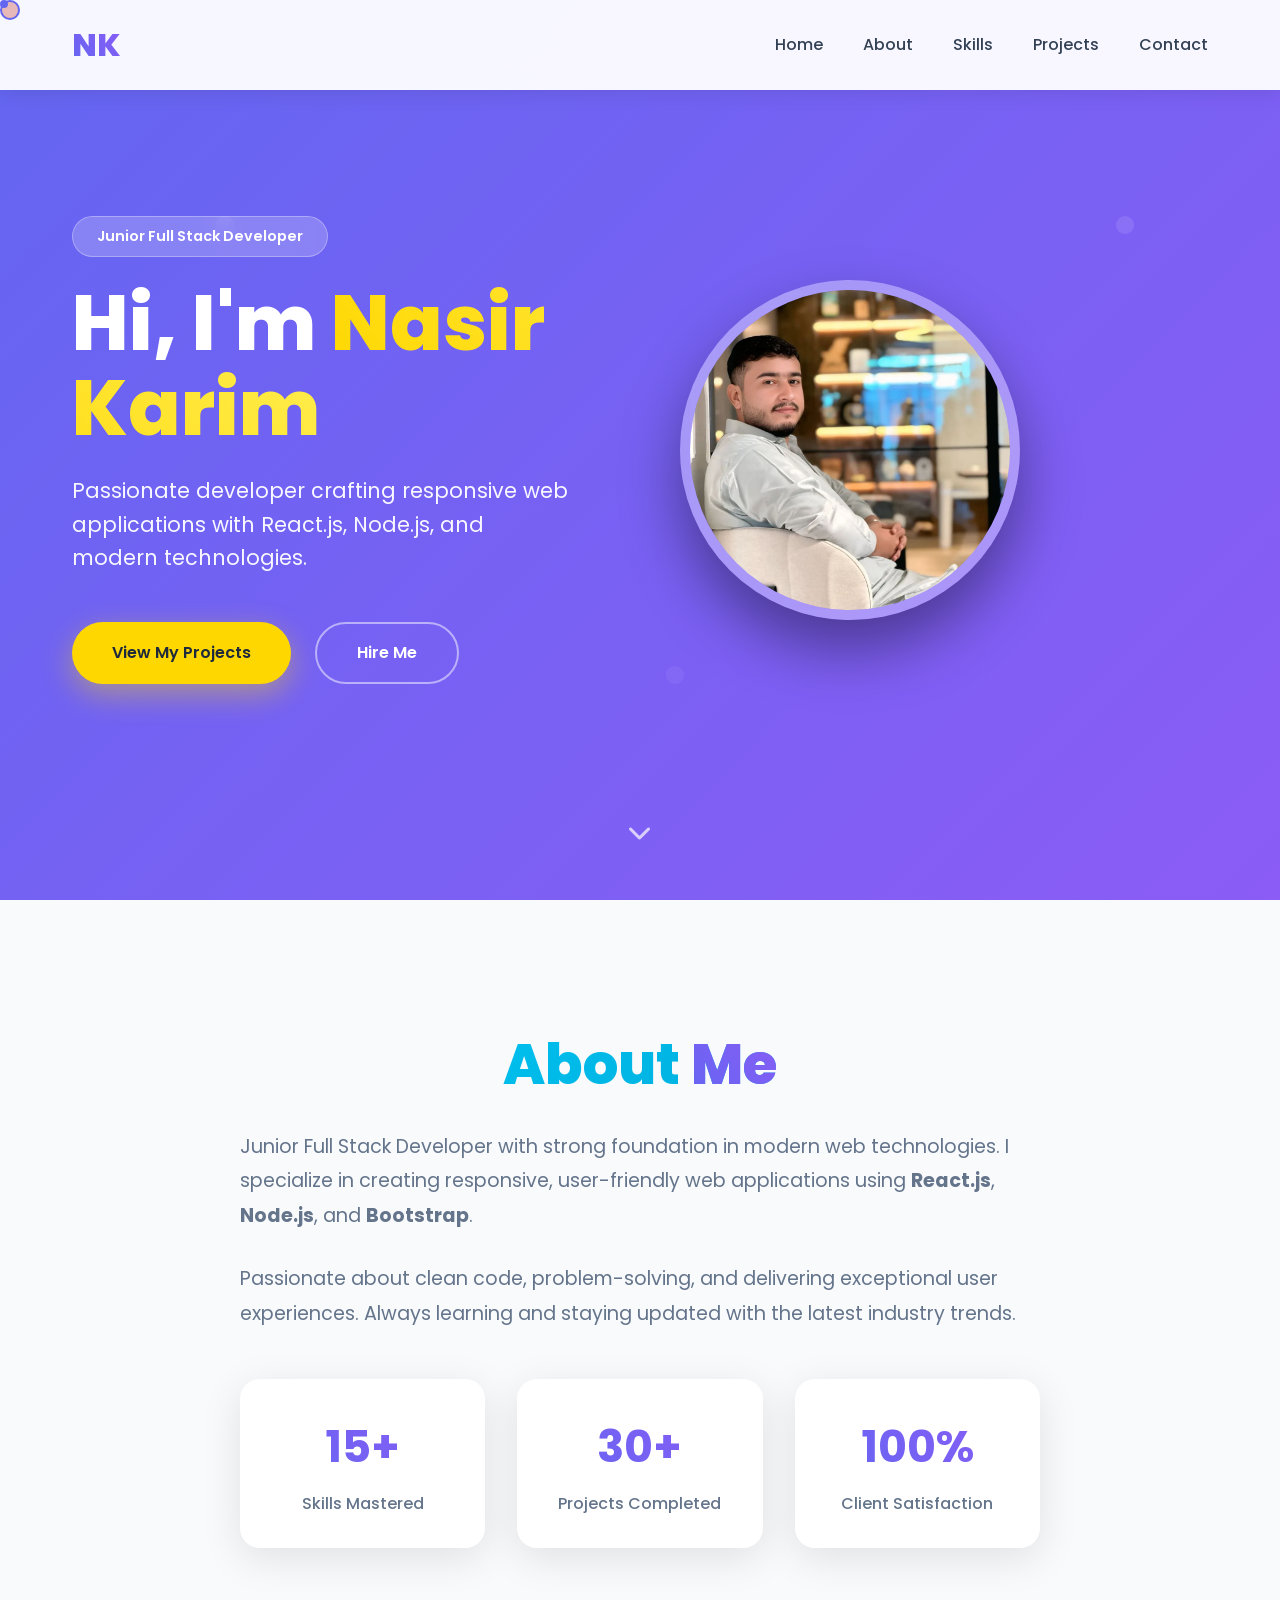
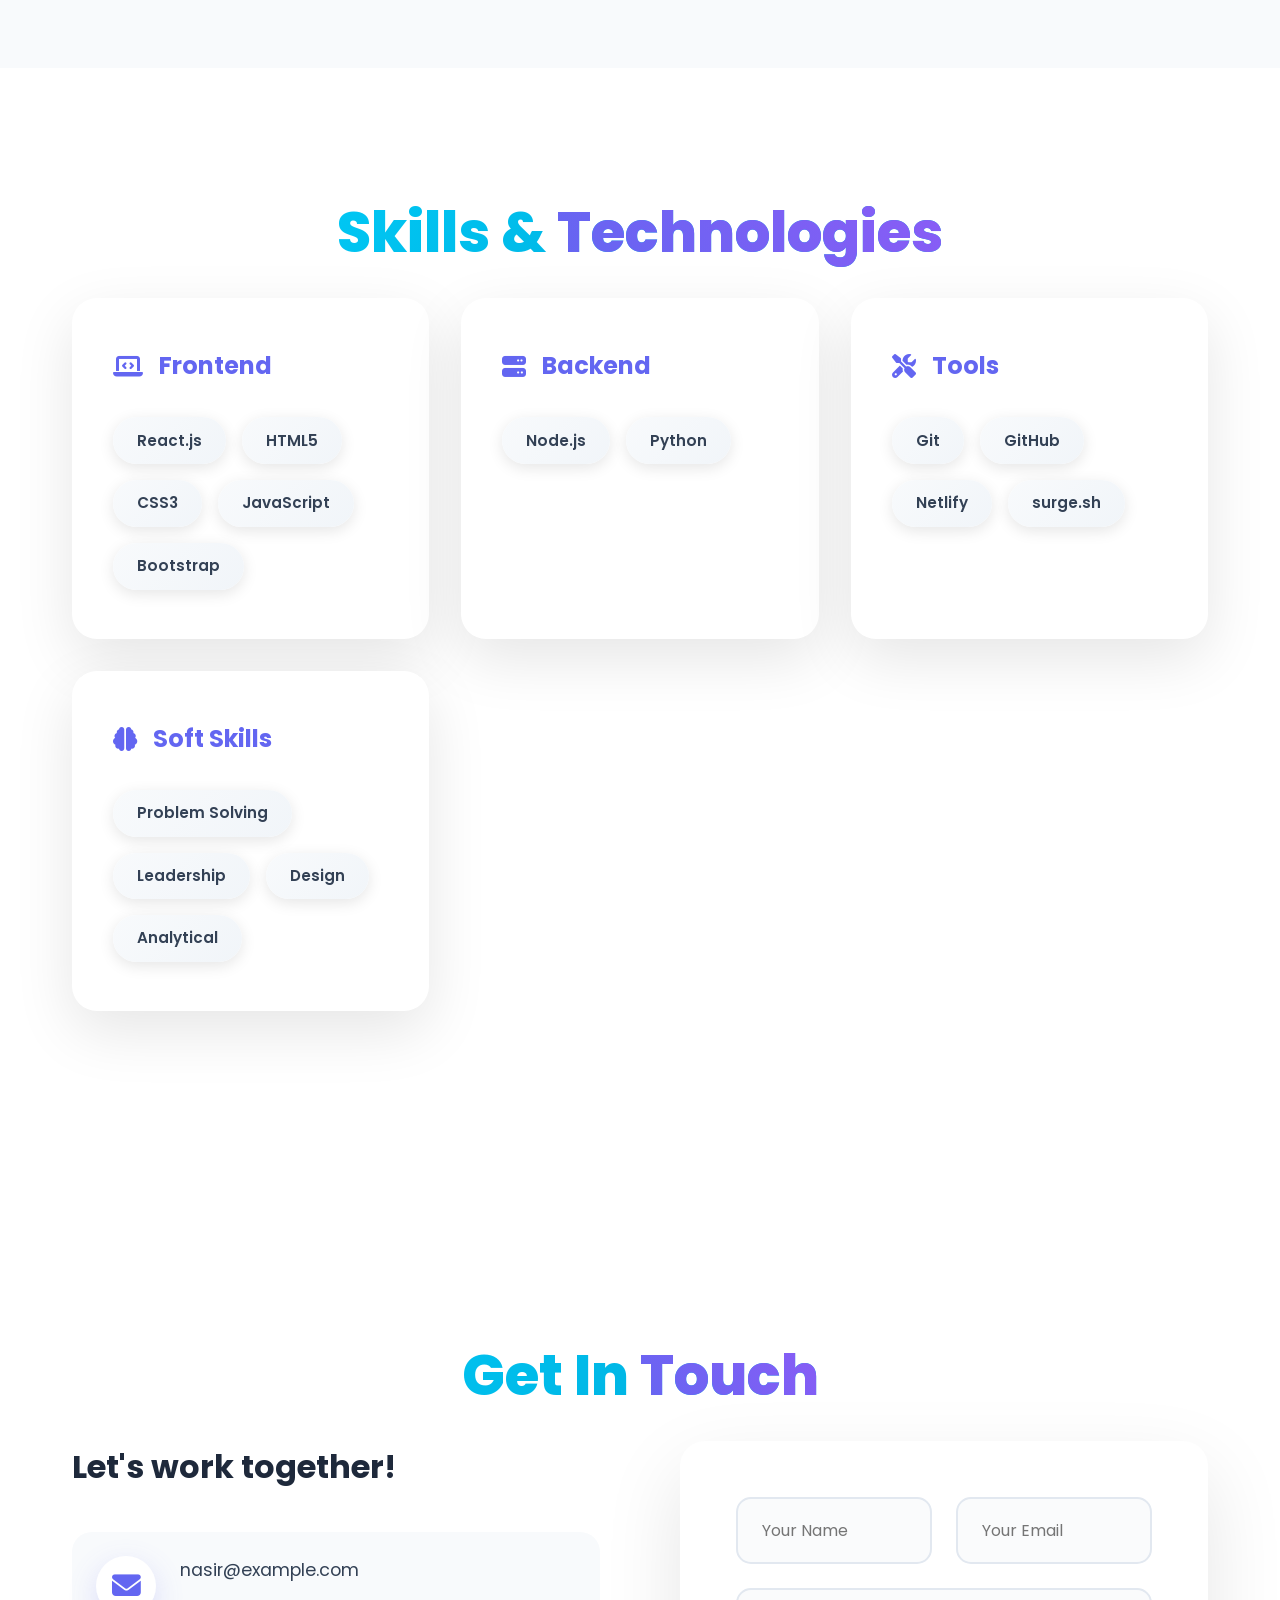
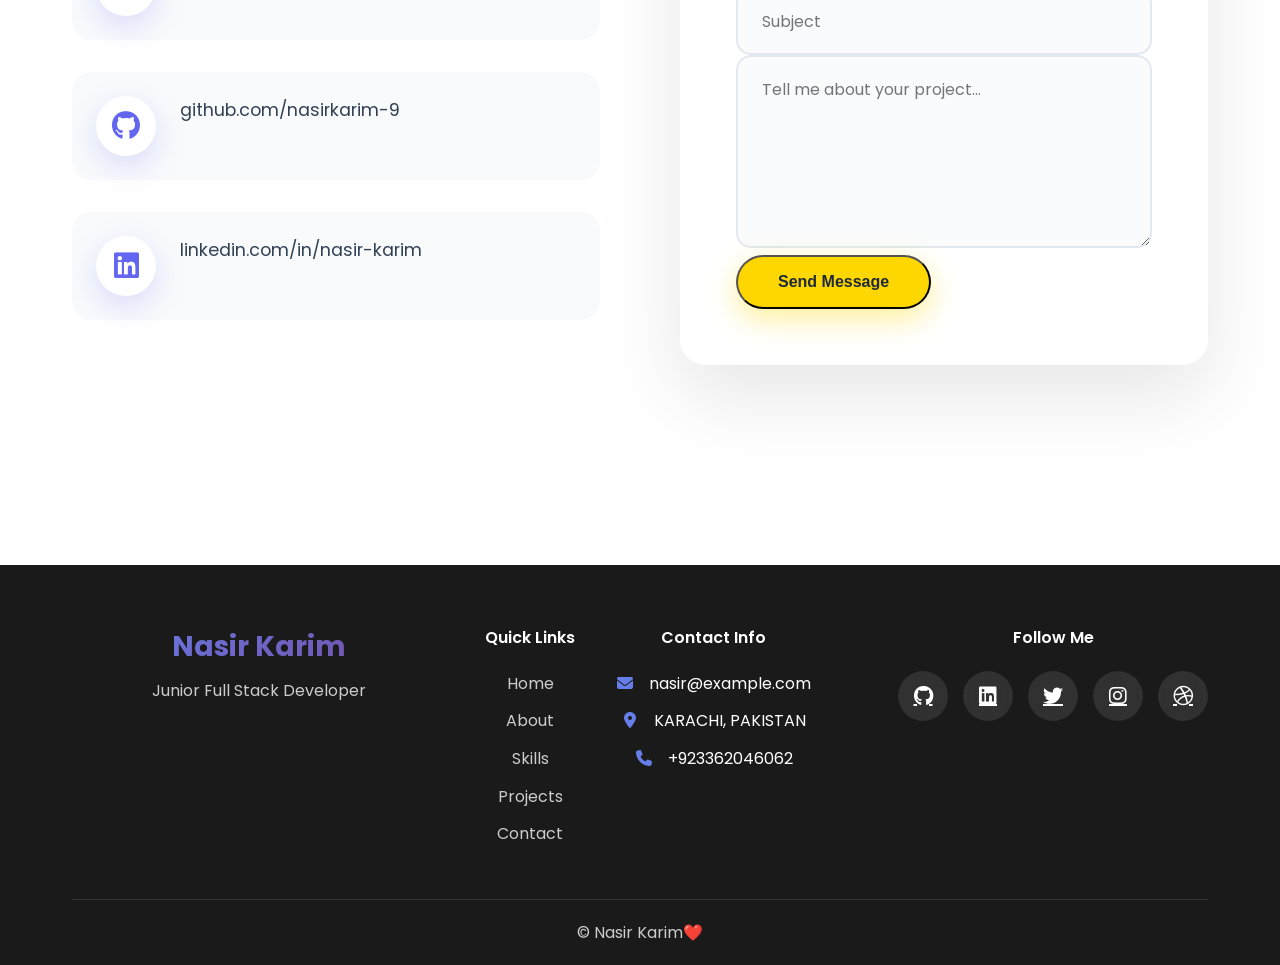
==== index.html @ 7a7010d9 "nasir" ====
<!DOCTYPE html>
    <html lang="en">
    <head>
        <meta charset="UTF-8">
        <meta name="viewport" content="width=device-width, initial-scale=1.0">
        <title>Nasir Karim - Junior Full Stack Developer</title>
        <link rel="stylesheet" href="style.css">
        <link href="https://cdnjs.cloudflare.com/ajax/libs/font-awesome/6.4.0/css/all.min.css" rel="stylesheet">
        <link href="https://fonts.googleapis.com/css2?family=Poppins:wght@300;400;500;600;700;800&display=swap" rel="stylesheet">
    </head>
    <body>
        
        <div class="cursor"></div>
        <div class="cursor2"></div>

        
        <nav class="navbar">
            <div class="nav-container">
                <div class="nav-logo">
                    <a href="#home">NK</a>
                </div>
                <div class="nav-menu" id="nav-menu">
                    <a href="#home" class="nav-link">Home</a>
                    <a href="#about" class="nav-link">About</a>
                    <a href="#skills" class="nav-link">Skills</a>
                    <a href="./projects.html" class="nav-link">Projects</a>
                    <a href="https://wa.me/+923161014331" class="nav-link">Contact</a>
                </div>
                <div class="hamburger" id="hamburger">
                    <span class="bar"></span>
                    <span class="bar"></span>
                    <span class="bar"></span>
                </div>
            </div>
        </nav>

        
        <section id="home" class="hero">
            <div class="hero-container">
                <div class="hero-content">
                    <div class="hero-badge">Junior Full Stack Developer</div>
                    <h1 class="hero-title">Hi, I'm <span class="highlight">Nasir Karim</span></h1>
                    <p class="hero-description">
                        Passionate developer crafting responsive web applications with React.js, Node.js, and modern technologies.
                    </p>
                    <div class="hero-buttons">
                        <a href="./projects.html" class="btn btn-primary">View My Projects</a>
                        <a href="#contact" class="btn btn-secondary">Hire Me</a>
                    </div>
                </div>
                
                <div class="hero-image">
                    <div class="profile-image">
                        <img src="./img/WhatsApp Image 2026-02-09 at 3.10.27 PM.jpeg" alt="Nasir Karim - Profile Picture" class="profile-pic">
                        <div class="image-placeholder fallback">
                            <i class="fas fa-user"></i>
                            <span>NK</span>
                        </div>
                    </div>
                </div>
            </div>
            <div class="scroll-indicator">
                <i class="fas fa-chevron-down"></i>
            </div>
        </section>

      
        <section id="about" class="about">
            <div class="container">
                <h2 class="section-title">About <span class="highlight">Me</span></h2>
                <div class="about-grid">
                    <div class="about-text">
                        <p>
                            Junior Full Stack Developer with strong foundation in modern web technologies. 
                            I specialize in creating responsive, user-friendly web applications using 
                            <strong>React.js</strong>, <strong>Node.js</strong>, and <strong>Bootstrap</strong>.
                        </p>
                        <p>
                            Passionate about clean code, problem-solving, and delivering exceptional user experiences. 
                            Always learning and staying updated with the latest industry trends.
                        </p>
                        <div class="about-stats">
                            <div class="stat">
                                <h3>15+</h3>
                                <span>Skills Mastered</span>
                            </div>
                            <div class="stat">
                                <h3>30+</h3>
                                <span>Projects Completed</span>
                            </div>
                            <div class="stat">
                                <h3>100%</h3>
                                <span>Client Satisfaction</span>
                            </div>
                        </div>
                    </div>
                </div>
            </div>
        </section>

        
        <section id="skills" class="skills">
            <div class="container">
                <h2 class="section-title">Skills & <span class="highlight">Technologies</span></h2>
                <div class="skills-grid">
                    <div class="skill-category">
                        <h3><i class="fas fa-laptop-code"></i> Frontend</h3>
                        <div class="skill-tags">
                            <span>React.js</span>
                            <span>HTML5</span>
                            <span>CSS3</span>
                            <span>JavaScript</span>
                            <span>Bootstrap</span>
                        </div>
                    </div>
                    <div class="skill-category">
                        <h3><i class="fas fa-server"></i> Backend</h3>
                        <div class="skill-tags">
                            <span>Node.js</span>
                            <span>Python</span>
                        </div>
                    </div>
                    <div class="skill-category">
                        <h3><i class="fas fa-tools"></i> Tools</h3>
                        <div class="skill-tags">
                            <span>Git</span>
                            <span>GitHub</span>
                            <span>Netlify</span>
                            <span>surge.sh</span>
                        </div>
                    </div>
                    <div class="skill-category">
                        <h3><i class="fas fa-brain"></i> Soft Skills</h3>
                        <div class="skill-tags">
                            <span>Problem Solving</span>
                            <span>Leadership</span>
                            <span>Design</span>
                            <span>Analytical</span>
                        </div>
                    </div>
                </div>
            </div>
        </section>

    <!DOCTYPE html>
    <html lang="en">
    <head>
        <meta charset="UTF-8">
        <meta name="viewport" content="width=device-width, initial-scale=1.0">
        <title>Nasir Karim - Junior Full Stack Developer</title>
        <style>
            
            .projects-grid {
                display: grid;
                grid-template-columns: repeat(auto-fill, minmax(260px, 1fr));
                gap: 1.5rem;
                padding: 2rem 0;
            }

            .project-card {
                background: #fff;
                border-radius: 12px;
                overflow: hidden;
                box-shadow: 0 4px 12px rgba(0,0,0,0.1);
                transition: all 0.3s ease;
                max-width: 260px;
                height: 320px;
            }

            .project-card:hover {
                transform: translateY(-8px);
                box-shadow: 0 12px 24px rgba(0,0,0,0.15);
            }

            .project-image {
                height: 140px;
                width: 100%;
                object-fit: cover;
                position: relative;
            }

            .image-overlay {
                position: absolute;
                top: 0;
                left: 0;
                right: 0;
                bottom: 0;
                background: linear-gradient(45deg, rgba(59,130,246,0.8), rgba(147,51,234,0.8));
                opacity: 0;
                transition: opacity 0.3s ease;
                display: flex;
                align-items: center;
                justify-content: center;
            }

            .project-card:hover .image-overlay {
                opacity: 1;
            }

            .project-content {
                padding: 1rem;
            }

            .project-title {
                font-size: 1.1rem;
                font-weight: 700;
                margin-bottom: 0.5rem;
                color: #1f2937;
                line-height: 1.3;
                display: -webkit-box;
                -webkit-line-clamp: 2;
                -webkit-box-orient: vertical;
                overflow: hidden;
            }

            .project-description {
                font-size: 0.9rem;
                color: #6b7280;
                margin-bottom: 1rem;
                line-height: 1.4;
                display: -webkit-box;
                -webkit-line-clamp: 2;
                -webkit-box-orient: vertical;
                overflow: hidden;
            }

            .project-tech {
                display: flex;
                flex-wrap: wrap;
                gap: 0.4rem;
                margin-bottom: 1rem;
            }

            .tech-badge {
                background: linear-gradient(45deg, #3b82f6, #8b5cf6);
                color: white;
                padding: 0.3rem 0.6rem;
                border-radius: 20px;
                font-size: 0.75rem;
                font-weight: 500;
            }

            .project-links {
                display: flex;
                gap: 0.5rem;
            }

            .project-link {
                flex: 1;
                padding: 0.5rem 0.8rem;
                text-decoration: none;
                border-radius: 6px;
                font-size: 0.85rem;
                font-weight: 600;
                text-align: center;
                transition: all 0.2s ease;
            }

            .github-link {
                background: #24292e;
                color: white;
            }

            .demo-link {
                background: linear-gradient(45deg, #3b82f6, #8b5cf6);
                color: white;
            }

            .project-link:hover {
                transform: translateY(-1px);
                box-shadow: 0 4px 8px rgba(0,0,0,0.2);
            }

            .view-projects-btn {
                display: inline-block;
                background: linear-gradient(45deg, #3b82f6, #8b5cf6);
                color: white;
                padding: 1rem 2.5rem;
                border-radius: 50px;
                text-decoration: none;
                font-weight: 700;
                font-size: 1.1rem;
                margin-top: 2rem;
                transition: all 0.3s ease;
                box-shadow: 0 4px 15px rgba(59,130,246,0.4);
            }

            .view-projects-btn:hover {
                transform: translateY(-2px);
                box-shadow: 0 8px 25px rgba(59,130,246,0.6);
            }

            @media (max-width: 768px) {
                .projects-grid {
                    grid-template-columns: repeat(auto-fill, minmax(280px, 1fr));
                    gap: 1rem;
                }
                .project-card {
                    max-width: 100%;
                    height: 300px;
                }
            }
        </style>
    </head>
    <body>
        
        <section id="projects" class="projects-section">
            <div class="container">
             

                   
                </div>
                
                <div class="view-all">
                    
                </div>
            </div>
        </section>

        
        <section id="contact" class="contact">
            <div class="container">
                <h2 class="section-title">Get In <span class="highlight">Touch</span></h2>
                <div class="contact-content">
                    <div class="contact-info">
                        <h3>Let's work together!</h3>
                        <div class="contact-item">
                            <i class="fas fa-envelope"></i>
                            <p>nasir@example.com</p>
                        </div>
                        <div class="contact-item">
                            <i class="fab fa-github"></i>
                            <p>github.com/nasirkarim-9</p>
                        </div>
                        <div class="contact-item">
                            <i class="fab fa-linkedin"></i>
                            <p>linkedin.com/in/nasir-karim</p>
                        </div>
                    </div>
                    <form class="contact-form">
                        <div class="form-row">
                            <input type="text" placeholder="Your Name" required>
                            <input type="email" placeholder="Your Email" required>
                        </div>
                        <input type="text" placeholder="Subject" required>
                        <textarea placeholder="Tell me about your project..." rows="6" required></textarea>
                        <button type="submit" class="btn btn-primary">Send Message</button>
                    </form>
                </div>
            </div>
        </section>

        
        <footer class="footer">
            <div class="container">
                <div class="footer-content">
                    <div class="footer-brand">
                        <h3>Nasir Karim</h3>
                        <p>Junior Full Stack Developer</p>
                    </div>
                    <div class="footer-links">
                        <div class="footer-section">
                            <h4>Quick Links</h4>
                            <ul>
                                <li><a href="#home">Home</a></li>
                                <li><a href="#about">About</a></li>
                                <li><a href="#skills">Skills</a></li>
                                <li><a href="#projects">Projects</a></li>
                                <li><a href="#contact">Contact</a></li>
                            </ul>
                        </div>
                        <div class="footer-section">
                            <h4>Contact Info</h4>
                            <ul>
                                <li><i class="fas fa-envelope"></i> nasir@example.com</li>
                                <li><i class="fas fa-map-marker-alt"></i> KARACHI, PAKISTAN</li>
                                <li><i class="fas fa-phone"></i> +923362046062</li>
                            </ul>
                        </div>
                    </div>
                    <div class="footer-social">
                        <h4>Follow Me</h4>
                        <div class="social-links">
                            <a href="https://github.com/Nasirkarim-9" target="_blank" class="social-link" title="GitHub">
                                <i class="fab fa-github"></i>
                            </a>
                            <a href="https://linkedin.com/in/nasir-karim" target="_blank" class="social-link" title="LinkedIn">
                                <i class="fab fa-linkedin"></i>
                            </a>
                            <a href="https://twitter.com/nasirkarim" target="_blank" class="social-link" title="Twitter">
                                <i class="fab fa-twitter"></i>
                            </a>
                            <a href="https://instagram.com/nasirkarim" target="_blank" class="social-link" title="Instagram">
                                <i class="fab fa-instagram"></i>
                            </a>
                            <a href="https://dribbble.com/nasirkarim" target="_blank" class="social-link" title="Dribbble">
                                <i class="fab fa-dribbble"></i>
                            </a>
                        </div>
                    </div>
                </div>
                <div class="footer-bottom">
                    <p>&copy; Nasir Karim❤️</p>
                </div>
            </div>
        </footer>
        

        <script src="script.js"></script>
    </body>
    </html>
---- style.css ----
* {
    margin: 0;
    padding: 0;
    box-sizing: border-box;
}

:root {
    --primary: #6366f1;
    --secondary: #8b5cf6;
    --accent: #ffd700;
    --dark: #1e293b;
    --light: #f8fafc;
    --text: #334155;
    --white: #ffffff;
}

html {
    scroll-behavior: smooth;
}

body {
    font-family: 'Poppins', sans-serif;
    line-height: 1.6;
    color: var(--text);
    overflow-x: hidden;
    cursor: none;
}


.cursor {
    position: fixed;
    width: 20px;
    height: 20px;
    border: 2px solid var(--primary);
    border-radius: 50%;
    pointer-events: none;
    background: rgba(197, 39, 24, 0.3);
    z-index: 9999;
    transition: transform 0.1s ease; 
    backdrop-filter: blur(5px);
}

.cursor2 {
    position: fixed;
    width: 8px;
    height: 8px;
    border: 2px solid var(--primary);
    border-radius: 50%;
    pointer-events: none;
    background: var(--primary);
    z-index: 9999;
    transition: transform 0.1s ease;
}

.cursor-follower {
    transform: scale(2) !important;
}

.cursor-hover {
    transform: scale(0) !important;
}


.navbar {
    position: fixed;
    top: 0;
    width: 100%;
    background: rgba(255, 255, 255, 0.95);
    backdrop-filter: blur(20px);
    z-index: 1000;
    padding: 1.2rem 0;
    transition: all 0.3s ease;
    box-shadow: 0 2px 20px rgba(0,0,0,0.1);
}

.nav-container {
    max-width: 1200px;
    margin: 0 auto;
    padding: 0 2rem;
    display: flex;
    justify-content: space-between;
    align-items: center;
}

.nav-logo a {
    font-size: 2rem;
    font-weight: 800;
    background: linear-gradient(45deg, var(--primary), var(--secondary));
    -webkit-background-clip: text;
    -webkit-text-fill-color: transparent;
    background-clip: text;
    text-decoration: none;
}

.nav-menu {
    display: flex;
    list-style: none;
    gap: 2.5rem;
}

.nav-link {
    text-decoration: none;
    color: var(--text);
    font-weight: 500;
    position: relative;
    transition: all 0.3s ease;
    cursor: none;
}

.nav-link:hover {
    color: var(--primary);
}

.nav-link::after {
    content: '';
    position: absolute;
    width: 0;
    height: 2px;
    bottom: -8px;
    left: 50%;
    background: linear-gradient(90deg, var(--primary), var(--secondary));
    transition: all 0.3s ease;
    transform: translateX(-50%);
}

.nav-link:hover::after {
    width: 100%;
}

.hamburger {
    display: none;
    flex-direction: column;
    cursor: pointer;
    gap: 4px;
}

.bar {
    width: 28px;
    height: 3px;
    background: var(--text);
    transition: 0.3s;
}


.hero {
    min-height: 100vh;
    display: flex;
    align-items: center;
    background: linear-gradient(135deg, var(--primary) 0%, var(--secondary) 100%);
    color: white;
    position: relative;
    overflow: hidden;
}

.hero::before {
    content: '';
    position: absolute;
    top: 0;
    left: 0;
    right: 0;
    bottom: 0;
    background: url('data:image/svg+xml,<svg xmlns="http://www.w3.org/2000/svg" viewBox="0 0 100 100"><defs><pattern id="grain" width="100" height="100" patternUnits="userSpaceOnUse"><circle cx="25" cy="25" r="1" fill="rgba(255,255,255,0.1)"/><circle cx="75" cy="75" r="1" fill="rgba(255,255,255,0.05)"/></pattern></defs><rect width="100" height="100" fill="url(%23grain)"/></svg>');
    pointer-events: none;
}

.hero-container {
    max-width: 1200px;
    margin: 0 auto;
    padding: 0 2rem;
    display: grid;
    grid-template-columns: 1fr 1fr;
    gap: 5rem;
    align-items: center;
    position: relative;
    z-index: 2;
}

.hero-badge {
    background: rgba(255, 255, 255, 0.2);
    backdrop-filter: blur(10px);
    padding: 0.5rem 1.5rem;
    border-radius: 50px;
    font-size: 0.9rem;
    font-weight: 600;
    display: inline-block;
    margin-bottom: 1.5rem;
    border: 1px solid rgba(255, 255, 255, 0.3);
}

.hero-title {
    font-size: clamp(3rem, 6vw, 5rem);
    font-weight: 800;
    margin-bottom: 1.5rem;
    line-height: 1.1;
}

.highlight {
    background: linear-gradient(45deg, var(--accent), #ffed4e);
    -webkit-background-clip: text;
    -webkit-text-fill-color: transparent;
    background-clip: text;
}

.hero-description {
    font-size: 1.3rem;
    margin-bottom: 3rem;
    opacity: 0.95;
    max-width: 500px;
}

.hero-buttons {
    display: flex;
    gap: 1.5rem;
    flex-wrap: wrap;
}


.btn {
    padding: 1rem 2.5rem;
    border-radius: 50px;
    text-decoration: none;
    font-weight: 600;
    font-size: 1rem;
    transition: all 0.3s cubic-bezier(0.4, 0, 0.2, 1);
    position: relative;
    overflow: hidden;
    cursor: none;
    display: inline-flex;
    align-items: center;
    gap: 0.5rem;
}

.btn::before {
    content: '';
    position: absolute;
    top: 0;
    left: -100%;
    width: 100%;
    height: 100%;
    background: linear-gradient(90deg, transparent, rgba(255,255,255,0.3), transparent);
    transition: left 0.5s;
}

.btn:hover::before {
    left: 100%;
}

.btn-primary {
    background: var(--accent);
    color: var(--dark);
    box-shadow: 0 10px 30px rgba(255, 215, 0, 0.4);
}

.btn-primary:hover {
    transform: translateY(-3px);
    box-shadow: 0 20px 40px rgba(255, 215, 0, 0.5);
}

.btn-secondary {
    background: transparent;
    color: white;
    border: 2px solid rgba(255, 255, 255, 0.5);
}

.btn-secondary:hover {
    background: white;
    color: var(--dark);
    transform: translateY(-3px);
}


.profile-image {
    position: relative;
    width: 340px;
    height: 340px;
    border-radius: 50%;
    overflow: hidden;
    border: 10px solid rgba(255, 255, 255, 0.3);
    box-shadow: 
        0 30px 60px rgba(0, 0, 0, 0.4),
        inset 0 0 0 1px rgba(255, 255, 255, 0.2);
    transition: all 0.5s cubic-bezier(0.4, 0, 0.2, 1);
    background: linear-gradient(135deg, rgba(255,255,255,0.1) 0%, rgba(255,255,255,0.05) 100%);
    backdrop-filter: blur(25px);
}

.profile-pic {
    width: 100%;
    height: 100%;
    object-fit: cover;
    display: block;
    transition: transform 0.5s ease;
}

.profile-image:hover {
    transform: scale(1.1) rotate(3deg);
    box-shadow: 
        0 40px 80px rgba(0, 0, 0, 0.5),
        inset 0 0 0 1px rgba(255, 255, 255, 0.3);
    border-color: rgba(255, 255, 255, 0.6);
}

.profile-image:hover .profile-pic {
    transform: scale(1.1);
}

.image-placeholder.fallback {
    width: 100%;
    height: 100%;
    display: flex;
    flex-direction: column;
    align-items: center;
    justify-content: center;
    background: 
        radial-gradient(circle at 30% 30%, rgba(255,255,255,0.3) 0%, transparent 50%),
        radial-gradient(circle at 70% 70%, rgba(255,255,255,0.2) 0%, transparent 50%),
        linear-gradient(135deg, rgba(255,255,255,0.15) 0%, rgba(255,255,255,0.05) 100%);
    backdrop-filter: blur(25px);
}

.image-placeholder.fallback i {
    font-size: 5.5rem;
    color: rgba(255, 255, 255, 0.95);
    margin-bottom: 0.8rem;
    animation: float 4s ease-in-out infinite;
    filter: drop-shadow(0 8px 20px rgba(0,0,0,0.4));
}

.image-placeholder.fallback span {
    font-size: 3rem;
    font-weight: 800;
    color: white;
    letter-spacing: 0.2em;
    background: linear-gradient(45deg, #ffffff, var(--accent));
    -webkit-background-clip: text;
    -webkit-text-fill-color: transparent;
    background-clip: text;
    text-shadow: 0 4px 16px rgba(0,0,0,0.5);
}

@keyframes float {
    0%, 100% { transform: translateY(0px) rotate(0deg); }
    33% { transform: translateY(-12px) rotate(2deg); }
    66% { transform: translateY(-6px) rotate(-1deg); }
}

.scroll-indicator {
    position: absolute;
    bottom: 3rem;
    left: 50%;
    transform: translateX(-50%);
    color: rgba(255,255,255,0.7);
    font-size: 1.5rem;
    animation: bounce 2s infinite;
}

@keyframes bounce {
    0%, 20%, 50%, 80%, 100% { transform: translateX(-50%) translateY(0); }
    40% { transform: translateX(-50%) translateY(-10px); }
    60% { transform: translateX(-50%) translateY(-5px); }
}


.container {
    max-width: 1200px;
    margin: 0 auto;
    padding: 0 2rem;
}


.section-title {
    font-size: clamp(2.5rem, 5vw, 4rem);
    text-align: center;
    margin-bottom: 4rem;
    font-weight: 800;
}

.section-title .highlight {
    background: linear-gradient(45deg, var(--primary), var(--secondary));
    -webkit-background-clip: text;
    -webkit-text-fill-color: transparent;
    background-clip: text;
}

/* About Section */
.about {
    padding: 120px 0;
    background: var(--light);
}

.about-grid {
    display: grid;
    grid-template-columns: 1fr;
    gap: 3rem;
    max-width: 800px;
    margin: 0 auto;
}

.about-text p {
    font-size: 1.2rem;
    margin-bottom: 1.8rem;
    color: #64748b;
    line-height: 1.8;
}

.about-stats {
    display: grid;
    grid-template-columns: repeat(auto-fit, minmax(150px, 1fr));
    gap: 2rem;
    margin-top: 3rem;
}

.stat {
    text-align: center;
    padding: 2rem;
    background: white;
    border-radius: 20px;
    box-shadow: 0 10px 40px rgba(0,0,0,0.1);
    transition: transform 0.3s ease;
}

.stat:hover {
    transform: translateY(-10px);
}

.stat h3 {
    font-size: 2.8rem;
    background: linear-gradient(45deg, var(--primary), var(--secondary));
    -webkit-background-clip: text;
    -webkit-text-fill-color: transparent;
    margin-bottom: 0.5rem;
}

.stat span {
    color: #64748b;
    font-weight: 500;
}


.skills {
    padding: 120px 0;
}

.skills-grid {
    display: grid;
    grid-template-columns: repeat(auto-fit, minmax(300px, 1fr));
    gap: 2rem;
}

.skill-category {
    background: white;
    padding: 3rem 2.5rem;
    border-radius: 25px;
    box-shadow: 0 20px 60px rgba(0,0,0,0.1);
    transition: all 0.4s ease;
    border: 1px solid rgba(255,255,255,0.2);
    cursor: none;
}

.skill-category:hover {
    transform: translateY(-15px) scale(1.02);
    box-shadow: 0 30px 80px rgba(0,0,0,0.15);
}

.skill-category h3 {
    font-size: 1.5rem;
    margin-bottom: 2rem;
    color: var(--primary);
    display: flex;
    align-items: center;
    gap: 1rem;
}

.skill-tags {
    display: flex;
    flex-wrap: wrap;
    gap: 1rem;
}

.skill-tags span {
    background: linear-gradient(135deg, var(--light), #f1f5f9);
    padding: 0.7rem 1.5rem;
    border-radius: 50px;
    font-size: 0.95rem;
    font-weight: 600;
    color: var(--text);
    box-shadow: 0 4px 15px rgba(0,0,0,0.1);
    transition: all 0.3s ease;
}

.skill-tags span:hover {
    background: linear-gradient(135deg, var(--primary), var(--secondary));
    color: white;
    transform: translateY(-2px);
}


.projects {
    padding: 120px 0;
    background: var(--light);
}

.projects-grid {
    display: grid;
    grid-template-columns: repeat(auto-fill, minmax(320px, 1fr));
    gap: 2.5rem;
}

.project-card {
    background: white;
    border-radius: 25px;
    overflow: hidden;
    box-shadow: 0 20px 60px rgba(0,0,0,0.1);
    transition: all 0.4s cubic-bezier(0.4, 0, 0.2, 1);
    cursor: none;
}

.project-card:hover {
    transform: translateY(-20px);
    box-shadow: 0 40px 100px rgba(0,0,0,0.2);
}

.project-image {
    height: 220px;
    background: linear-gradient(135deg, var(--primary), var(--secondary));
    display: flex;
    align-items: center;
    justify-content: center;
}

.project-image i {
    font-size: 4rem;
    color: white;
    filter: drop-shadow(0 8px 20px rgba(0,0,0,0.3));
}

.project-content {
    padding: 2.5rem;
}

.project-content h3 {
    font-size: 1.5rem;
    margin-bottom: 1rem;
    color: var(--dark);
}

.project-content p {
    color: #64748b;
    margin-bottom: 1.8rem;
    line-height: 1.7;
}

.project-tech {
    display: flex;
    flex-wrap: wrap;
    gap: 0.8rem;
    margin-bottom: 2rem;
}

.project-tech span {
    background: var(--light);
    padding: 0.4rem 1.2rem;
    border-radius: 20px;
    font-size: 0.85rem;
    font-weight: 600;
    color: var(--text);
}

.project-links {
    display: flex;
    gap: 1rem;
}

.project-link {
    width: 50px;
    height: 50px;
    border-radius: 50%;
    background: var(--primary);
    color: white;
    display: flex;
    align-items: center;
    justify-content: center;
    text-decoration: none;
    transition: all 0.3s ease;
    cursor: none;
}

.project-link:hover {
    background: var(--secondary);
    transform: translateY(-3px) scale(1.1);
}

.view-all {
    text-align: center;
    margin-top: 5rem;
}


.contact {
    padding: 120px 0;
}

.contact-content {
    display: grid;
    grid-template-columns: 1fr 1fr;
    gap: 5rem;
    align-items: start;
}

.contact-info h3 {
    font-size: 2rem;
    margin-bottom: 2.5rem;
    color: var(--dark);
}

.contact-item {
    display: flex;
    gap: 1.5rem;
    margin-bottom: 2rem;
    padding: 1.5rem;
    background: var(--light);
    border-radius: 20px;
    transition: transform 0.3s ease;
}

.contact-item:hover {
    transform: translateX(10px);
}

.contact-item i {
    font-size: 1.8rem;
    color: var(--primary);
    width: 60px;
    height: 60px;
    background: white;
    border-radius: 50%;
    display: flex;
    align-items: center;
    justify-content: center;
    box-shadow: 0 10px 30px rgba(99, 102, 241, 0.2);
}

.contact-item p, .contact-item a {
    font-size: 1.1rem;
    color: var(--text);
    text-decoration: none;
}

.contact-form {
    background: white;
    padding: 3.5rem;
    border-radius: 25px;
    box-shadow: 0 30px 80px rgba(0,0,0,0.1);
}

.form-row {
    display: grid;
    grid-template-columns: 1fr 1fr;
    gap: 1.5rem;
    margin-bottom: 1.5rem;
}

.contact-form input,
.contact-form textarea {
    width: 100%;
    padding: 1.2rem 1.5rem;
    border: 2px solid #e2e8f0;
    border-radius: 15px;
    font-family: inherit;
    font-size: 1rem;
    transition: all 0.3s ease;
    background: #fafbfc;
}

.contact-form input:focus,
.contact-form textarea:focus {
    outline: none;
    border-color: var(--primary);
    box-shadow: 0 0 0 3px rgba(99, 102, 241, 0.1);
    background: white;
}

/* Footer */
.footer {
    background: var(--dark);
    color: #94a3b8;
    text-align: center;
    padding: 3rem 0;
}

/* Responsive Design */
@media (max-width: 1024px) {
    .hero-container {
        grid-template-columns: 1fr;
        text-align: center;
        gap: 3rem;
    }
    
    .profile-image {
        width: 300px;
        height: 300px;
    }
}

@media (max-width: 768px) {
    .hamburger {
        display: flex;
    }
    
    .nav-menu {
        position: fixed;
        left: -100%;
        top: 80px;
        flex-direction: column;
        background: white;
        width: 100%;
        height: calc(100vh - 80px);
        padding: 3rem 0;
        transition: 0.3s;
        box-shadow: 0 10px 30px rgba(0,0,0,0.1);
    }
    
    .nav-menu.active {
        left: 0;
    }
    
    .hero-buttons {
        justify-content: center;
    }
    
    .contact-content {
        grid-template-columns: 1fr;
        gap: 3rem;
    }
    
    .form-row {
        grid-template-columns: 1fr;
    }
    
    .projects-grid {
        grid-template-columns: repeat(auto-fill, minmax(300px, 1fr));
    }
}

@media (max-width: 480px) {
    .container {
        padding: 0 1.5rem;
    }
    
    .profile-image {
        width: 260px;
        height: 260px;
    }
    
    .projects-grid {
        grid-template-columns: 1fr;
    }
}


@keyframes fadeInUp {
    from {
        opacity: 0;
        transform: translateY(50px);
    }
    to {
        opacity: 1;
        transform: translateY(0);
    }
}

.fade-in {
    opacity: 0;
    animation: fadeInUp 0.8s ease forwards;
}

.project-image {
    position: relative;
    height: 250px;
    overflow: hidden;
    border-radius: 12px;
    margin-bottom: 20px;
    transition: transform 0.3s ease;
}

.project-image img {
    width: 100%;
    height: 100%;
    object-fit: cover;
    transition: transform 0.3s ease;
}

.project-image:hover img {
    transform: scale(1.05);
}

.image-overlay {
    position: absolute;
    top: 50%;
    left: 50%;
    transform: translate(-50%, -50%);
    background: rgba(255, 255, 255, 0.9);
    width: 60px;
    height: 60px;
    border-radius: 50%;
    display: flex;
    align-items: center;
    justify-content: center;
    font-size: 24px;
    color: #333;
    opacity: 0;
    transition: opacity 0.3s ease;
}

.project-image:hover .image-overlay {
    opacity: 1;
}


.footer {
    background: #1a1a1a;
    color: #fff;
    padding: 60px 0 20px;
    margin-top: 80px;
}

.footer-content {
    display: grid;
    grid-template-columns: 2fr 2fr 1fr;
    gap: 40px;
    margin-bottom: 40px;
}

.footer-brand h3 {
    font-size: 28px;
    font-weight: 700;
    margin-bottom: 8px;
    background: linear-gradient(135deg, #667eea 0%, #764ba2 100%);
    -webkit-background-clip: text;
    -webkit-text-fill-color: transparent;
    background-clip: text;
}

.footer-brand p {
    color: #ccc;
    font-size: 16px;
}

.footer-links {
    display: flex;
    gap: 40px;
}

.footer-section h4 {
    margin-bottom: 20px;
    font-weight: 600;
    color: #fff;
}

.footer-section ul {
    list-style: none;
    padding: 0;
}

.footer-section ul li {
    margin-bottom: 12px;
}

.footer-section ul li a {
    color: #ccc;
    text-decoration: none;
    transition: color 0.3s ease;
}

.footer-section ul li a:hover {
    color: #667eea;
}

.footer-section ul li i {
    width: 20px;
    margin-right: 10px;
    color: #667eea;
}

.footer-social h4 {
    margin-bottom: 20px;
    font-weight: 600;
}

.social-links {
    display: flex;
    gap: 15px;
}

.social-link {
    width: 50px;
    height: 50px;
    background: rgba(255, 255, 255, 0.1);
    border-radius: 50%;
    display: flex;
    align-items: center;
    justify-content: center;
    color: #fff;
    font-size: 20px;
    transition: all 0.3s ease;
    backdrop-filter: blur(10px);
}

.social-link:hover {
    background: linear-gradient(135deg, #667eea 0%, #764ba2 100%);
    transform: translateY(-3px);
}

.footer-bottom {
    border-top: 1px solid #333;
    padding-top: 20px;
    text-align: center;
    color: #ccc;
}


@media (max-width: 768px) {
    .footer-content {
        grid-template-columns: 1fr;
        gap: 30px;
        text-align: center;
    }
    
    .footer-links {
        flex-direction: column;
        gap: 20px;
    }
}

.projects {
    padding: 100px 0;
    background: #0f0f23;
}

.projects-grid {
    display: grid;
    grid-template-columns: repeat(auto-fit, minmax(350px, 1fr));
    gap: 30px;
    margin-top: 60px;
}

.project-card {
    position: relative;
    background: #1a1a2e;
    border-radius: 20px;
    overflow: hidden;
    text-decoration: none;
    transition: all 0.4s cubic-bezier(0.23, 1, 0.320, 1);
    border: 2px solid transparent;
}

.project-card:hover {
    transform: translateY(-20px);
    border-color: #00d4ff;
    box-shadow: 0 30px 60px rgba(0, 212, 255, 0.3);
}

.project-image {
    height: 220px;
    overflow: hidden;
}

.project-image img {
    width: 100%;
    height: 100%;
    object-fit: cover;
    transition: transform 0.6s ease;
}

.project-card:hover .project-image img {
    transform: scale(1.1) rotate(2deg);
}

.project-info {
    padding: 25px;
}

.project-info h3 {
    color: white;
    font-size: 1.4rem;
    font-weight: 700;
    margin: 0 0 8px 0;
}

.project-info p {
    color: #a0a0c0;
    font-size: 0.95rem;
    margin: 0 0 15px 0;
}

.view-btn {
    color: #00d4ff;
    font-weight: 600;
    font-size: 0.9rem;
    transition: all 0.3s ease;
}

.project-card:hover .view-btn {
    color: white;
    text-shadow: 0 0 20px #00d4ff;
}

.section-title {
    font-size: 3.5rem;
    text-align: center;
    background: linear-gradient(135deg, #00d4ff, #0099cc);
    -webkit-background-clip: text;
    -webkit-text-fill-color: transparent;
    background-clip: text;
    margin-bottom: 20px;
}

.gradient-text {
    background: linear-gradient(135deg, #00d4ff, #0099cc);
    -webkit-background-clip: text;
    -webkit-text-fill-color: transparent;
}

/* Mobile */
@media (max-width: 768px) {
    .projects-grid {
        grid-template-columns: 1fr;
        gap: 20px;
    }
}
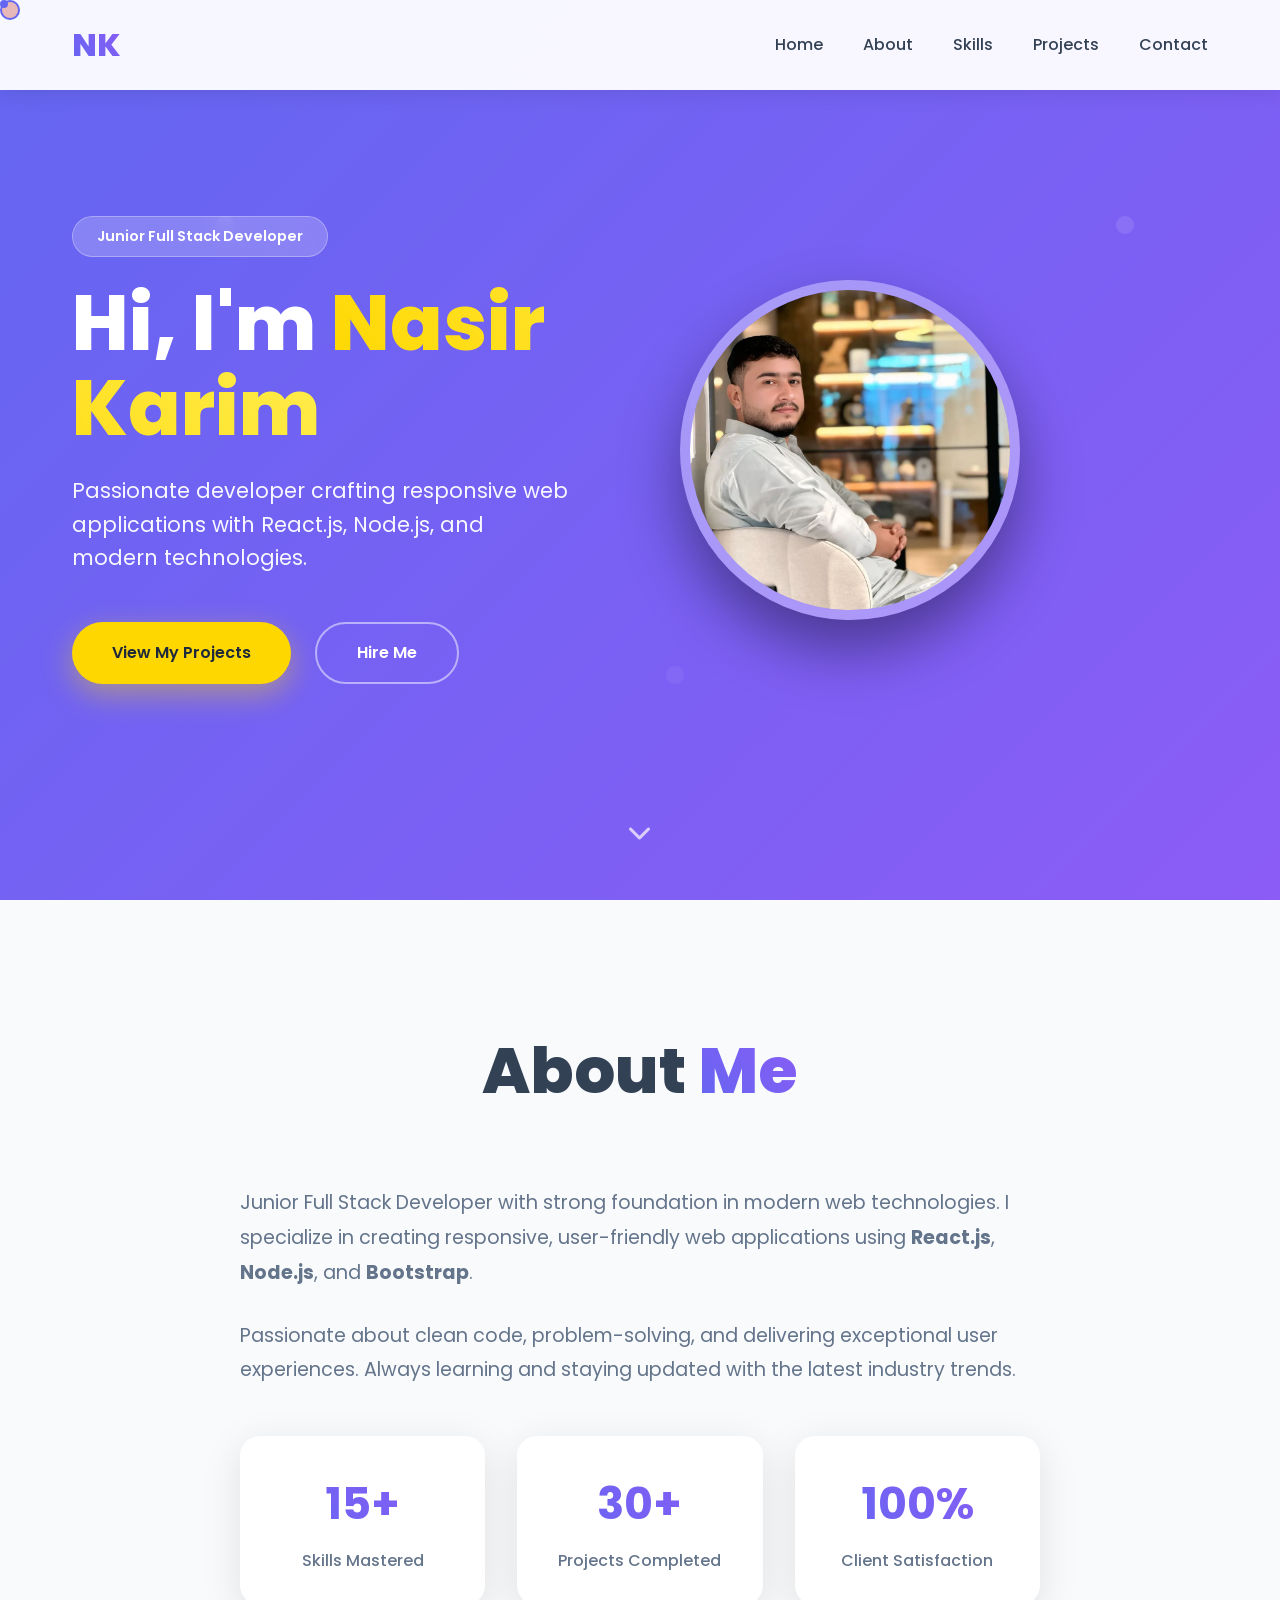
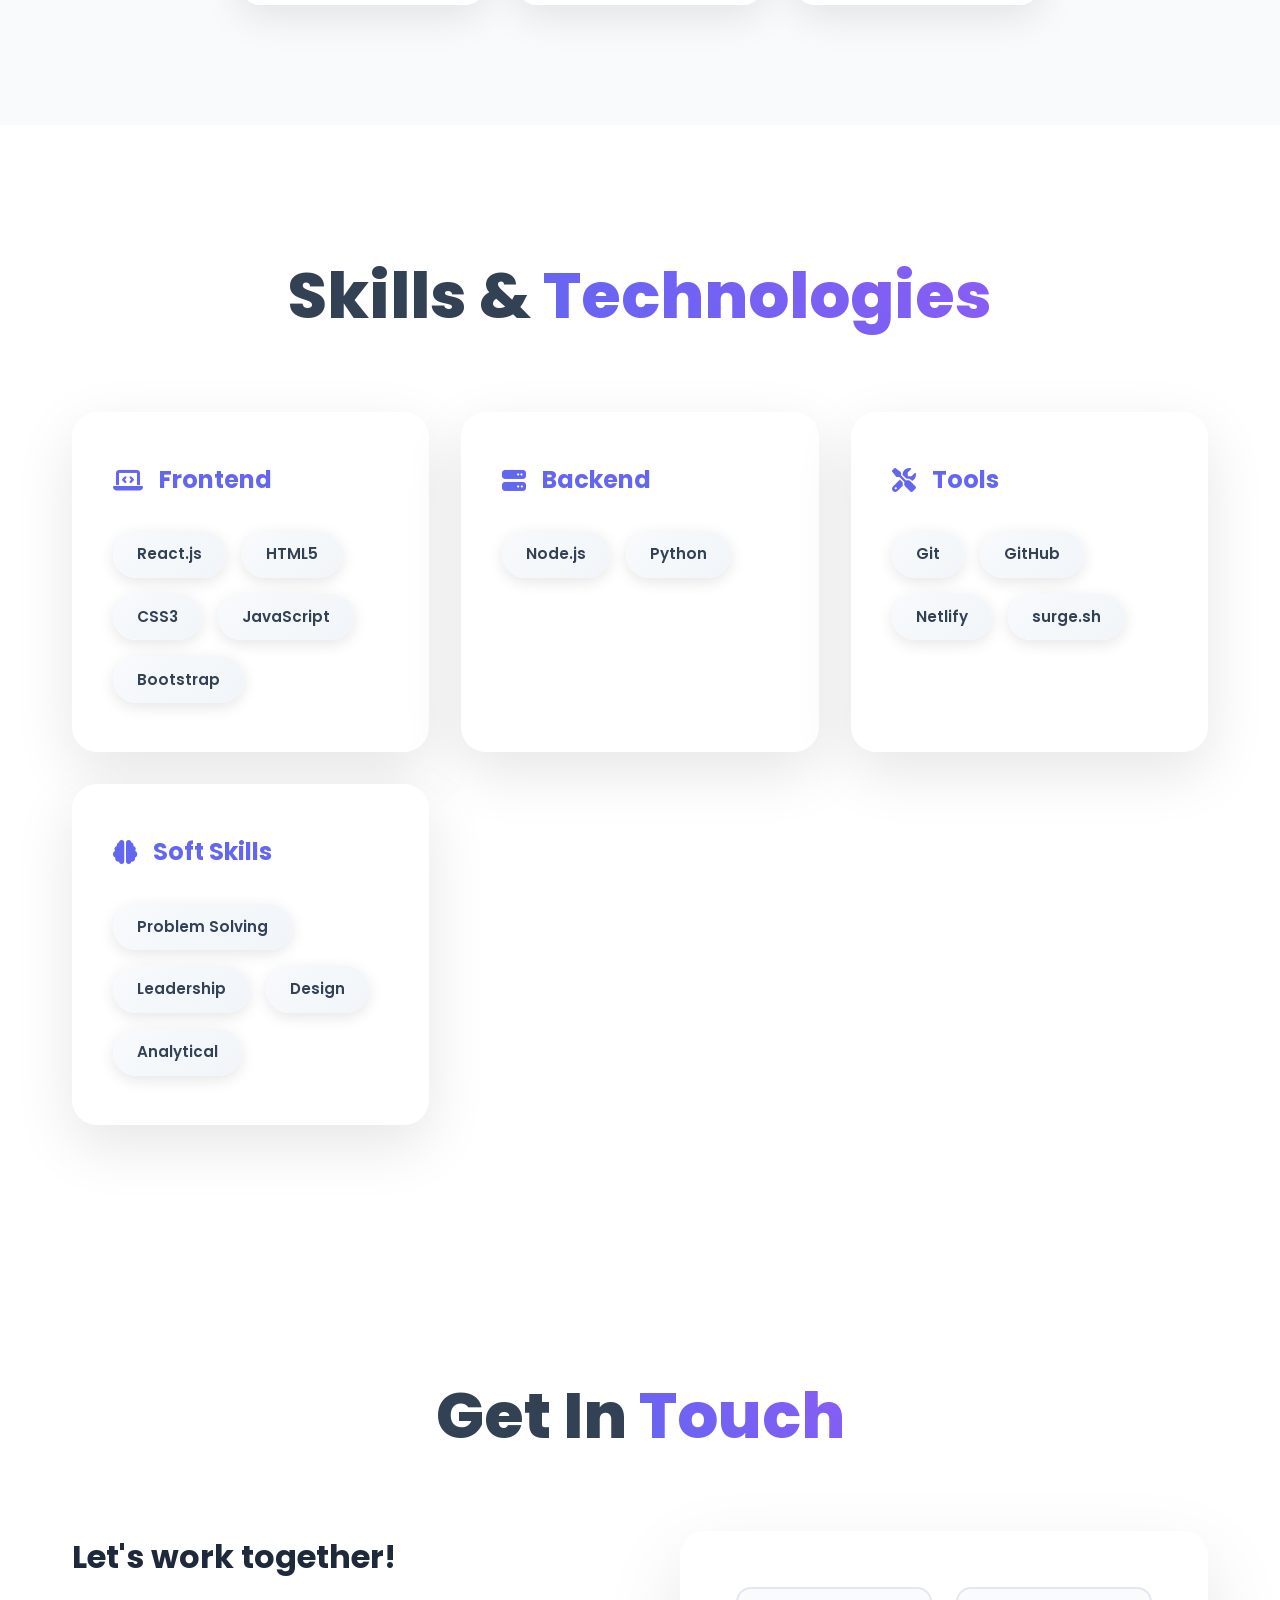
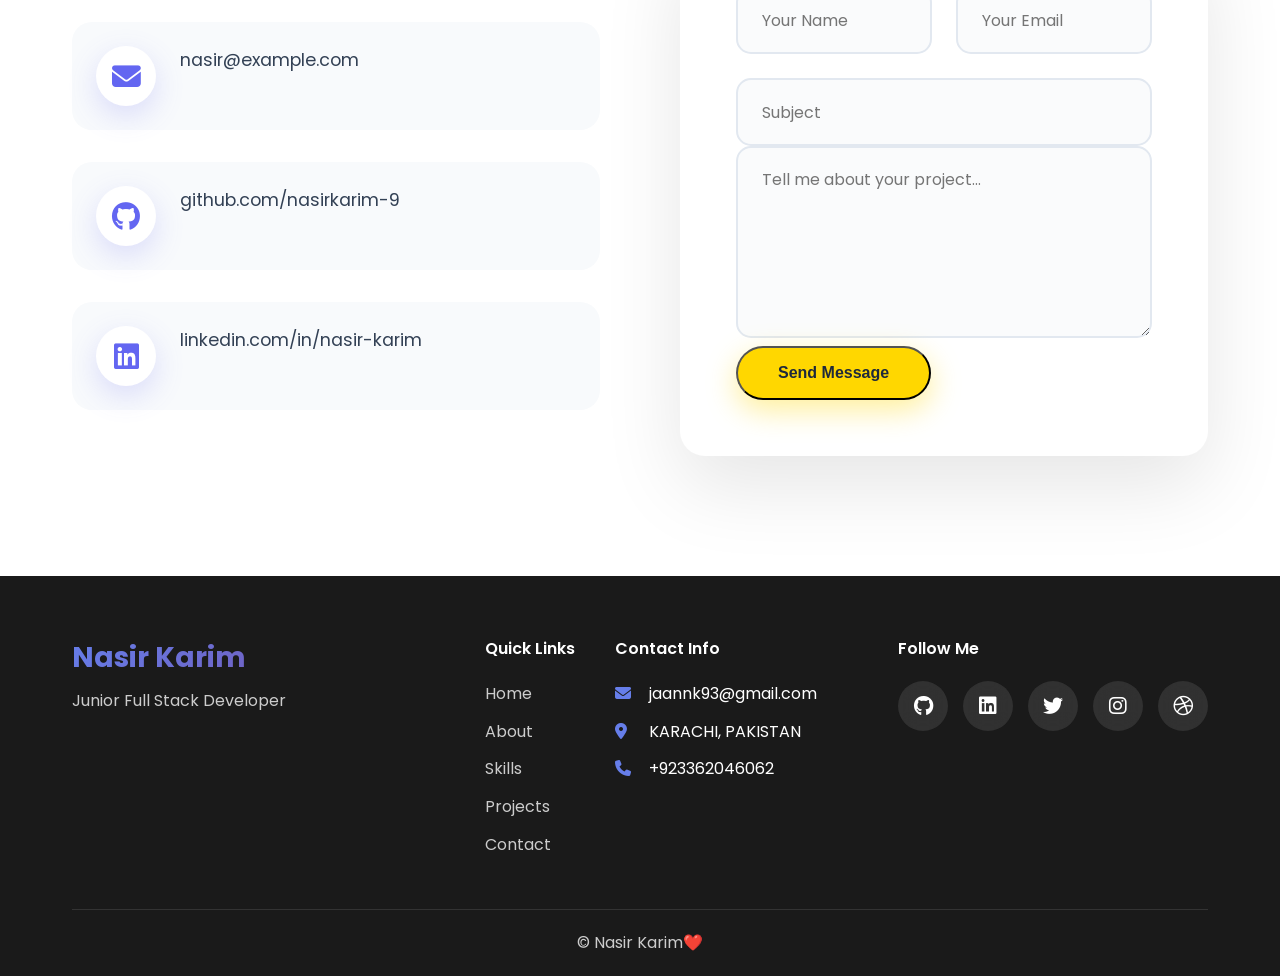
==== commit 781c0157: "nasir" ====
--- a/index.html
+++ b/index.html
@@ -372,7 +372,7 @@
                         <div class="footer-section">
                             <h4>Contact Info</h4>
                             <ul>
-                                <li><i class="fas fa-envelope"></i> nasir@example.com</li>
+                                <li><i class="fas fa-envelope"></i> jaannk93@gmail.com</li>
                                 <li><i class="fas fa-map-marker-alt"></i> KARACHI, PAKISTAN</li>
                                 <li><i class="fas fa-phone"></i> +923362046062</li>
                             </ul>
--- a/style.css
+++ b/style.css
@@ -25,7 +25,6 @@
     overflow-x: hidden;
     cursor: none;
 }
-
 
 .cursor {
     position: fixed;
@@ -60,7 +59,6 @@
     transform: scale(0) !important;
 }
 
-
 .navbar {
     position: fixed;
     top: 0;
@@ -132,6 +130,7 @@
     flex-direction: column;
     cursor: pointer;
     gap: 4px;
+    z-index: 1001;
 }
 
 .bar {
@@ -141,6 +140,19 @@
     transition: 0.3s;
 }
 
+/* ===== TOGGLE FIX - bars ko X me convert karta hai ===== */
+.hamburger.active .bar:nth-child(1) {
+    transform: translateY(7px) rotate(45deg);
+}
+
+.hamburger.active .bar:nth-child(2) {
+    opacity: 0;
+}
+
+.hamburger.active .bar:nth-child(3) {
+    transform: translateY(-7px) rotate(-45deg);
+}
+/* ===== TOGGLE FIX END ===== */
 
 .hero {
     min-height: 100vh;
@@ -213,7 +225,6 @@
     gap: 1.5rem;
     flex-wrap: wrap;
 }
-
 
 .btn {
     padding: 1rem 2.5rem;
@@ -268,7 +279,6 @@
     transform: translateY(-3px);
 }
 
-
 .profile-image {
     position: relative;
     width: 340px;
@@ -360,13 +370,11 @@
     60% { transform: translateX(-50%) translateY(-5px); }
 }
 
-
 .container {
     max-width: 1200px;
     margin: 0 auto;
     padding: 0 2rem;
 }
-
 
 .section-title {
     font-size: clamp(2.5rem, 5vw, 4rem);
@@ -436,7 +444,7 @@
     font-weight: 500;
 }
 
-
+/* Skills Section */
 .skills {
     padding: 120px 0;
 }
@@ -494,108 +502,96 @@
     transform: translateY(-2px);
 }
 
-
+/* Projects Section */
 .projects {
-    padding: 120px 0;
-    background: var(--light);
+    padding: 100px 0;
+    background: #0f0f23;
 }
 
 .projects-grid {
     display: grid;
-    grid-template-columns: repeat(auto-fill, minmax(320px, 1fr));
-    gap: 2.5rem;
+    grid-template-columns: repeat(auto-fit, minmax(350px, 1fr));
+    gap: 30px;
+    margin-top: 60px;
 }
 
 .project-card {
-    background: white;
-    border-radius: 25px;
+    position: relative;
+    background: #1a1a2e;
+    border-radius: 20px;
     overflow: hidden;
-    box-shadow: 0 20px 60px rgba(0,0,0,0.1);
-    transition: all 0.4s cubic-bezier(0.4, 0, 0.2, 1);
+    text-decoration: none;
+    transition: all 0.4s cubic-bezier(0.23, 1, 0.320, 1);
+    border: 2px solid transparent;
     cursor: none;
 }
 
 .project-card:hover {
     transform: translateY(-20px);
-    box-shadow: 0 40px 100px rgba(0,0,0,0.2);
+    border-color: #00d4ff;
+    box-shadow: 0 30px 60px rgba(0, 212, 255, 0.3);
 }
 
 .project-image {
     height: 220px;
-    background: linear-gradient(135deg, var(--primary), var(--secondary));
-    display: flex;
-    align-items: center;
-    justify-content: center;
-}
-
-.project-image i {
-    font-size: 4rem;
+    overflow: hidden;
+}
+
+.project-image img {
+    width: 100%;
+    height: 100%;
+    object-fit: cover;
+    transition: transform 0.6s ease;
+}
+
+.project-card:hover .project-image img {
+    transform: scale(1.1) rotate(2deg);
+}
+
+.project-info {
+    padding: 25px;
+}
+
+.project-info h3 {
     color: white;
-    filter: drop-shadow(0 8px 20px rgba(0,0,0,0.3));
-}
-
-.project-content {
-    padding: 2.5rem;
-}
-
-.project-content h3 {
-    font-size: 1.5rem;
-    margin-bottom: 1rem;
-    color: var(--dark);
-}
-
-.project-content p {
-    color: #64748b;
-    margin-bottom: 1.8rem;
-    line-height: 1.7;
-}
-
-.project-tech {
-    display: flex;
-    flex-wrap: wrap;
-    gap: 0.8rem;
-    margin-bottom: 2rem;
-}
-
-.project-tech span {
-    background: var(--light);
-    padding: 0.4rem 1.2rem;
-    border-radius: 20px;
-    font-size: 0.85rem;
+    font-size: 1.4rem;
+    font-weight: 700;
+    margin: 0 0 8px 0;
+}
+
+.project-info p {
+    color: #a0a0c0;
+    font-size: 0.95rem;
+    margin: 0 0 15px 0;
+}
+
+.view-btn {
+    color: #00d4ff;
     font-weight: 600;
-    color: var(--text);
-}
-
-.project-links {
-    display: flex;
-    gap: 1rem;
-}
-
-.project-link {
-    width: 50px;
-    height: 50px;
-    border-radius: 50%;
-    background: var(--primary);
+    font-size: 0.9rem;
+    transition: all 0.3s ease;
+}
+
+.project-card:hover .view-btn {
     color: white;
-    display: flex;
-    align-items: center;
-    justify-content: center;
-    text-decoration: none;
-    transition: all 0.3s ease;
-    cursor: none;
-}
-
-.project-link:hover {
-    background: var(--secondary);
-    transform: translateY(-3px) scale(1.1);
-}
-
-.view-all {
-    text-align: center;
-    margin-top: 5rem;
-}
-
-
+    text-shadow: 0 0 20px #00d4ff;
+}
+
+.gradient-text {
+    background: linear-gradient(135deg, #00d4ff, #0099cc);
+    -webkit-background-clip: text;
+    -webkit-text-fill-color: transparent;
+}
+
+/* Projects section title */
+.projects .section-title {
+    background: linear-gradient(135deg, #00d4ff, #0099cc);
+    -webkit-background-clip: text;
+    -webkit-text-fill-color: transparent;
+    background-clip: text;
+}
+
+/* Contact Section */
 .contact {
     padding: 120px 0;
 }
@@ -682,13 +678,126 @@
 
 /* Footer */
 .footer {
-    background: var(--dark);
-    color: #94a3b8;
+    background: #1a1a1a;
+    color: #fff;
+    padding: 60px 0 20px;
+    margin-top: 0;
+}
+
+.footer-content {
+    display: grid;
+    grid-template-columns: 2fr 2fr 1fr;
+    gap: 40px;
+    margin-bottom: 40px;
+}
+
+.footer-brand h3 {
+    font-size: 28px;
+    font-weight: 700;
+    margin-bottom: 8px;
+    background: linear-gradient(135deg, #667eea 0%, #764ba2 100%);
+    -webkit-background-clip: text;
+    -webkit-text-fill-color: transparent;
+    background-clip: text;
+}
+
+.footer-brand p {
+    color: #ccc;
+    font-size: 16px;
+}
+
+.footer-links {
+    display: flex;
+    gap: 40px;
+}
+
+.footer-section h4 {
+    margin-bottom: 20px;
+    font-weight: 600;
+    color: #fff;
+}
+
+.footer-section ul {
+    list-style: none;
+    padding: 0;
+}
+
+.footer-section ul li {
+    margin-bottom: 12px;
+}
+
+.footer-section ul li a {
+    color: #ccc;
+    text-decoration: none;
+    transition: color 0.3s ease;
+}
+
+.footer-section ul li a:hover {
+    color: #667eea;
+}
+
+.footer-section ul li i {
+    width: 20px;
+    margin-right: 10px;
+    color: #667eea;
+}
+
+.footer-social h4 {
+    margin-bottom: 20px;
+    font-weight: 600;
+}
+
+.social-links {
+    display: flex;
+    gap: 15px;
+}
+
+.social-link {
+    width: 50px;
+    height: 50px;
+    background: rgba(255, 255, 255, 0.1);
+    border-radius: 50%;
+    display: flex;
+    align-items: center;
+    justify-content: center;
+    color: #fff;
+    font-size: 20px;
+    transition: all 0.3s ease;
+    backdrop-filter: blur(10px);
+    text-decoration: none;
+}
+
+.social-link:hover {
+    background: linear-gradient(135deg, #667eea 0%, #764ba2 100%);
+    transform: translateY(-3px);
+}
+
+.footer-bottom {
+    border-top: 1px solid #333;
+    padding-top: 20px;
     text-align: center;
-    padding: 3rem 0;
-}
-
-/* Responsive Design */
+    color: #ccc;
+}
+
+/* Animations */
+@keyframes fadeInUp {
+    from {
+        opacity: 0;
+        transform: translateY(50px);
+    }
+    to {
+        opacity: 1;
+        transform: translateY(0);
+    }
+}
+
+.fade-in {
+    opacity: 0;
+    animation: fadeInUp 0.8s ease forwards;
+}
+
+/* ===== RESPONSIVE FIXES ===== */
+
 @media (max-width: 1024px) {
     .hero-container {
         grid-template-columns: 1fr;
@@ -700,13 +809,17 @@
         width: 300px;
         height: 300px;
     }
+
+    .hero-description {
+        max-width: 100%;
+    }
 }
 
 @media (max-width: 768px) {
     .hamburger {
         display: flex;
     }
-    
+
     .nav-menu {
         position: fixed;
         left: -100%;
@@ -715,316 +828,104 @@
         background: white;
         width: 100%;
         height: calc(100vh - 80px);
-        padding: 3rem 0;
-        transition: 0.3s;
+        padding: 3rem 2rem;
+        transition: left 0.3s ease;
         box-shadow: 0 10px 30px rgba(0,0,0,0.1);
-    }
-    
+        align-items: center;
+        gap: 2rem;
+        z-index: 999;
+    }
+
     .nav-menu.active {
         left: 0;
     }
-    
+
+    .nav-link {
+        font-size: 1.2rem;
+        color: var(--dark);
+    }
+
     .hero-buttons {
         justify-content: center;
     }
-    
+
     .contact-content {
         grid-template-columns: 1fr;
         gap: 3rem;
     }
-    
+
     .form-row {
         grid-template-columns: 1fr;
     }
-    
-    .projects-grid {
-        grid-template-columns: repeat(auto-fill, minmax(300px, 1fr));
-    }
-}
-
-@media (max-width: 480px) {
-    .container {
-        padding: 0 1.5rem;
-    }
-    
-    .profile-image {
-        width: 260px;
-        height: 260px;
-    }
-    
+
+    /* Projects grid - mobile */
     .projects-grid {
         grid-template-columns: 1fr;
-    }
-}
-
-
-@keyframes fadeInUp {
-    from {
-        opacity: 0;
-        transform: translateY(50px);
-    }
-    to {
-        opacity: 1;
-        transform: translateY(0);
-    }
-}
-
-.fade-in {
-    opacity: 0;
-    animation: fadeInUp 0.8s ease forwards;
-}
-
-.project-image {
-    position: relative;
-    height: 250px;
-    overflow: hidden;
-    border-radius: 12px;
-    margin-bottom: 20px;
-    transition: transform 0.3s ease;
-}
-
-.project-image img {
-    width: 100%;
-    height: 100%;
-    object-fit: cover;
-    transition: transform 0.3s ease;
-}
-
-.project-image:hover img {
-    transform: scale(1.05);
-}
-
-.image-overlay {
-    position: absolute;
-    top: 50%;
-    left: 50%;
-    transform: translate(-50%, -50%);
-    background: rgba(255, 255, 255, 0.9);
-    width: 60px;
-    height: 60px;
-    border-radius: 50%;
-    display: flex;
-    align-items: center;
-    justify-content: center;
-    font-size: 24px;
-    color: #333;
-    opacity: 0;
-    transition: opacity 0.3s ease;
-}
-
-.project-image:hover .image-overlay {
-    opacity: 1;
-}
-
-
-.footer {
-    background: #1a1a1a;
-    color: #fff;
-    padding: 60px 0 20px;
-    margin-top: 80px;
-}
-
-.footer-content {
-    display: grid;
-    grid-template-columns: 2fr 2fr 1fr;
-    gap: 40px;
-    margin-bottom: 40px;
-}
-
-.footer-brand h3 {
-    font-size: 28px;
-    font-weight: 700;
-    margin-bottom: 8px;
-    background: linear-gradient(135deg, #667eea 0%, #764ba2 100%);
-    -webkit-background-clip: text;
-    -webkit-text-fill-color: transparent;
-    background-clip: text;
-}
-
-.footer-brand p {
-    color: #ccc;
-    font-size: 16px;
-}
-
-.footer-links {
-    display: flex;
-    gap: 40px;
-}
-
-.footer-section h4 {
-    margin-bottom: 20px;
-    font-weight: 600;
-    color: #fff;
-}
-
-.footer-section ul {
-    list-style: none;
-    padding: 0;
-}
-
-.footer-section ul li {
-    margin-bottom: 12px;
-}
-
-.footer-section ul li a {
-    color: #ccc;
-    text-decoration: none;
-    transition: color 0.3s ease;
-}
-
-.footer-section ul li a:hover {
-    color: #667eea;
-}
-
-.footer-section ul li i {
-    width: 20px;
-    margin-right: 10px;
-    color: #667eea;
-}
-
-.footer-social h4 {
-    margin-bottom: 20px;
-    font-weight: 600;
-}
-
-.social-links {
-    display: flex;
-    gap: 15px;
-}
-
-.social-link {
-    width: 50px;
-    height: 50px;
-    background: rgba(255, 255, 255, 0.1);
-    border-radius: 50%;
-    display: flex;
-    align-items: center;
-    justify-content: center;
-    color: #fff;
-    font-size: 20px;
-    transition: all 0.3s ease;
-    backdrop-filter: blur(10px);
-}
-
-.social-link:hover {
-    background: linear-gradient(135deg, #667eea 0%, #764ba2 100%);
-    transform: translateY(-3px);
-}
-
-.footer-bottom {
-    border-top: 1px solid #333;
-    padding-top: 20px;
-    text-align: center;
-    color: #ccc;
-}
-
-
-@media (max-width: 768px) {
+        gap: 20px;
+        padding: 0;
+    }
+
+    .project-image {
+        height: 180px;
+    }
+
+    .project-info {
+        padding: 18px;
+    }
+
+    .project-info h3 {
+        font-size: 1.15rem;
+    }
+
+    .project-info p {
+        font-size: 0.85rem;
+    }
+
+    /* Footer - mobile */
     .footer-content {
         grid-template-columns: 1fr;
         gap: 30px;
         text-align: center;
     }
-    
+
     .footer-links {
         flex-direction: column;
         gap: 20px;
     }
-}
-
-.projects {
-    padding: 100px 0;
-    background: #0f0f23;
-}
-
-.projects-grid {
-    display: grid;
-    grid-template-columns: repeat(auto-fit, minmax(350px, 1fr));
-    gap: 30px;
-    margin-top: 60px;
-}
-
-.project-card {
-    position: relative;
-    background: #1a1a2e;
-    border-radius: 20px;
-    overflow: hidden;
-    text-decoration: none;
-    transition: all 0.4s cubic-bezier(0.23, 1, 0.320, 1);
-    border: 2px solid transparent;
-}
-
-.project-card:hover {
-    transform: translateY(-20px);
-    border-color: #00d4ff;
-    box-shadow: 0 30px 60px rgba(0, 212, 255, 0.3);
-}
-
-.project-image {
-    height: 220px;
-    overflow: hidden;
-}
-
-.project-image img {
-    width: 100%;
-    height: 100%;
-    object-fit: cover;
-    transition: transform 0.6s ease;
-}
-
-.project-card:hover .project-image img {
-    transform: scale(1.1) rotate(2deg);
-}
-
-.project-info {
-    padding: 25px;
-}
-
-.project-info h3 {
-    color: white;
-    font-size: 1.4rem;
-    font-weight: 700;
-    margin: 0 0 8px 0;
-}
-
-.project-info p {
-    color: #a0a0c0;
-    font-size: 0.95rem;
-    margin: 0 0 15px 0;
-}
-
-.view-btn {
-    color: #00d4ff;
-    font-weight: 600;
-    font-size: 0.9rem;
-    transition: all 0.3s ease;
-}
-
-.project-card:hover .view-btn {
-    color: white;
-    text-shadow: 0 0 20px #00d4ff;
-}
-
-.section-title {
-    font-size: 3.5rem;
-    text-align: center;
-    background: linear-gradient(135deg, #00d4ff, #0099cc);
-    -webkit-background-clip: text;
-    -webkit-text-fill-color: transparent;
-    background-clip: text;
-    margin-bottom: 20px;
-}
-
-.gradient-text {
-    background: linear-gradient(135deg, #00d4ff, #0099cc);
-    -webkit-background-clip: text;
-    -webkit-text-fill-color: transparent;
-}
-
-/* Mobile */
-@media (max-width: 768px) {
-    .projects-grid {
+
+    .social-links {
+        justify-content: center;
+    }
+
+    .footer-section ul li i {
+        margin-right: 0;
+    }
+}
+
+@media (max-width: 480px) {
+    .container {
+        padding: 0 1rem;
+    }
+
+    .profile-image {
+        width: 260px;
+        height: 260px;
+    }
+
+    .section-title {
+        font-size: 2rem !important;
+        margin-bottom: 2.5rem;
+    }
+
+    .project-image {
+        height: 150px;
+    }
+
+    .contact-form {
+        padding: 2rem 1.5rem;
+    }
+
+    .about-stats {
         grid-template-columns: 1fr;
-        gap: 20px;
-    }
-}
+    }
+}
